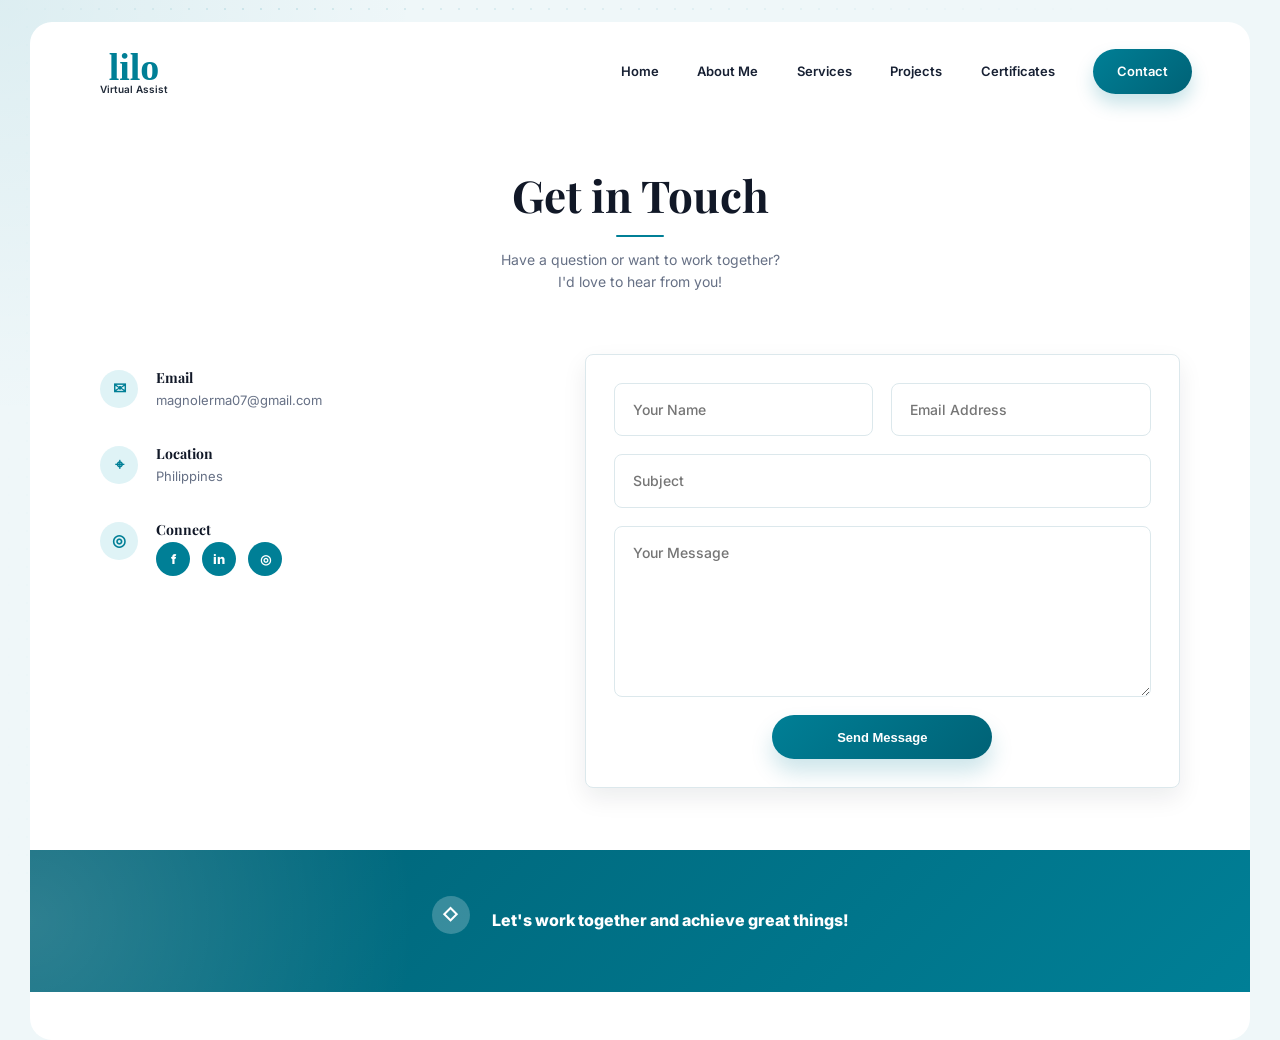
==== contact.html @ edd8dc58 "Add files via upload" ====
<!DOCTYPE html>
<html lang="en">
<head>
  <meta charset="UTF-8">
  <meta name="viewport" content="width=device-width, initial-scale=1.0">
  <title>Lilo Virtual Assist | Contact</title>
  <link rel="preconnect" href="https://fonts.googleapis.com">
  <link rel="preconnect" href="https://fonts.gstatic.com" crossorigin>
  <link href="https://fonts.googleapis.com/css2?family=Inter:wght@400;500;600;700&family=Playfair+Display:wght@600;700&display=swap" rel="stylesheet">
  <link rel="stylesheet" href="css/style.css">
</head>
<body>
  <header class="site-header">
    <nav class="navbar">
      <a href="index.html" class="logo"><span>lilo</span><small>Virtual Assist</small></a>
      <button class="nav-toggle" type="button" aria-label="Open menu" aria-expanded="false"><span></span><span></span><span></span></button>
      <ul class="nav-links">
        <li><a href="index.html">Home</a></li>
        <li><a href="about.html">About Me</a></li>
        <li><a href="services.html">Services</a></li>
        <li><a href="projects.html">Projects</a></li>
        <li><a href="certificates.html">Certificates</a></li>
        <li><a href="contact.html" class="nav-contact active">Contact</a></li>
      </ul>
    </nav>
  </header>

  <main>
    <section class="page-title section-shell">
      <h1>Get in Touch</h1>
      <p>Have a question or want to work together?<br>I'd love to hear from you!</p>
    </section>

    <section class="contact-layout section-shell">
      <div class="contact-info">
        <article><span class="icon">✉</span><div><h2>Email</h2><p>magnolerma07@gmail.com</p></div></article>
        <!-- <article><span class="icon">☏</span><div><h2>Phone</h2><p>+63 912 345 6789</p></div></article> -->
        <article><span class="icon">⌖</span><div><h2>Location</h2><p>Philippines</p></div></article>
        <article><span class="icon">◎</span><div><h2>Connect</h2><p class="socials">
          <a href="https://web.facebook.com/profile.php?id=61566629198954" aria-label="Facebook">f</a>
          <a href="https://www.linkedin.com/in/lerma-magno/" aria-label="LinkedIn">in</a>
          <a href="https://www.instagram.com/lilovirtualassist/" aria-label="Instagram">◎</a></p></div></article>
      </div>

      <form class="contact-form" action="https://formsubmit.co/ajax/magnolerma07@gmail.com" method="POST">
        <input type="hidden" name="_subject" value="New message from Lilo Virtual Assist portfolio">
        <input type="hidden" name="_template" value="table">
        <input type="hidden" name="_captcha" value="false">
        <input type="text" name="_honey" autocomplete="off" tabindex="-1" hidden>
        <div class="form-row">
          <input type="text" name="name" placeholder="Your Name" required>
          <input type="email" name="email" placeholder="Email Address" required>
        </div>
        <input type="text" name="subject" placeholder="Subject" required>
        <textarea name="message" rows="7" placeholder="Your Message" required></textarea>
        <button type="submit" class="btn btn-primary">Send Message</button>
      </form>
    </section>

    <section class="footer-band">
      <span class="icon">◇</span>
      <p>Let's work together and achieve great things!</p>
    </section>
  </main>

  <div class="contact-success-modal" id="contactSuccessModal" hidden>
    <div class="contact-success-card" role="status" aria-live="polite">
      <span class="icon">OK</span>
      <h2>Request Submitted</h2>
      <p>Thank you for reaching out. Redirecting you to the home page...</p>
    </div>
  </div>

  <script src="js/script.js"></script>
</body>
</html>
---- css/style.css ----
:root {
  --teal: #007f96;
  --teal-dark: #006276;
  --teal-soft: #dff3f6;
  --ink: #111827;
  --muted: #667085;
  --line: #dce8ec;
  --page: #eff7f9;
  --white: #ffffff;
  --shadow: 0 18px 45px rgba(0, 80, 100, 0.12);
  --soft-shadow: 0 10px 25px rgba(17, 24, 39, 0.08);
}

* {
  box-sizing: border-box;
  margin: 0;
  padding: 0;
}

html {
  scroll-behavior: smooth;
}

body {
  min-height: 100vh;
  color: var(--ink);
  font-family: "Inter", Arial, sans-serif;
  line-height: 1.6;
  background:
    radial-gradient(circle at top left, rgba(0, 127, 150, 0.08), transparent 26rem),
    var(--page);
}

body::before {
  content: "";
  position: fixed;
  inset: 0;
  z-index: -1;
  background-image: radial-gradient(rgba(0, 127, 150, 0.12) 1px, transparent 1px);
  background-size: 18px 18px;
  mask-image: linear-gradient(90deg, transparent, black 20%, transparent 88%);
}

a {
  color: inherit;
  text-decoration: none;
}

img {
  display: block;
  max-width: 100%;
}

.site-header,
main {
  width: min(1220px, calc(100% - 32px));
  margin-inline: auto;
  background: var(--white);
}

.site-header {
  margin-top: 22px;
  padding: 26px 58px 0;
  border-radius: 22px 22px 0 0;
}

main {
  min-height: calc(100vh - 120px);
  padding-bottom: 48px;
  border-radius: 0 0 22px 22px;
  overflow: hidden;
}

.navbar {
  display: flex;
  align-items: center;
  justify-content: space-between;
  gap: 32px;
}

.logo {
  display: inline-flex;
  flex-direction: column;
  align-items: center;
  width: 92px;
  color: var(--teal);
  font-family: Georgia, "Times New Roman", serif;
  font-weight: 700;
  letter-spacing: 0;
  line-height: 1;
}

.logo span {
  font-size: 38px;
}

.logo small {
  margin-top: -2px;
  color: #1f2937;
  font: 600 10px/1.1 "Inter", Arial, sans-serif;
}

.nav-links {
  display: flex;
  align-items: center;
  gap: clamp(18px, 3vw, 48px);
  list-style: none;
}

.nav-links a {
  position: relative;
  display: inline-flex;
  align-items: center;
  min-height: 34px;
  color: #172033;
  font-size: 13px;
  font-weight: 600;
}

.nav-links a::after {
  content: "";
  position: absolute;
  right: 20%;
  bottom: 0;
  left: 20%;
  height: 2px;
  border-radius: 999px;
  background: transparent;
}

.nav-links a:hover,
.nav-links a.active {
  color: var(--teal);
}

.nav-links a.active::after {
  background: var(--teal);
}

.nav-links .nav-contact {
  min-height: auto;
  padding: 12px 24px;
  color: var(--white);
  border-radius: 999px;
  background: linear-gradient(135deg, var(--teal), var(--teal-dark));
  box-shadow: 0 10px 18px rgba(0, 127, 150, 0.22);
}

.nav-links .nav-contact::after {
  display: none;
}

.nav-links .nav-contact:hover,
.nav-links .nav-contact.active {
  color: var(--white);
}

.nav-toggle {
  display: none;
  width: 42px;
  height: 42px;
  border: 1px solid var(--line);
  border-radius: 12px;
  background: var(--white);
}

.nav-toggle span {
  display: block;
  width: 18px;
  height: 2px;
  margin: 4px auto;
  border-radius: 999px;
  background: var(--teal);
}

.section-shell {
  width: min(1080px, calc(100% - 64px));
  margin-inline: auto;
}

.hero,
.about-hero {
  display: grid;
  grid-template-columns: 1.05fr 0.95fr;
  align-items: center;
  gap: 64px;
  padding: 68px 0 42px;
}

.eyebrow {
  margin-bottom: 16px;
  color: var(--teal);
  font-size: 12px;
  font-weight: 800;
  letter-spacing: 1.7px;
  text-transform: uppercase;
}

h1,
h2 {
  font-family: "Playfair Display", Georgia, serif;
  line-height: 1.18;
  letter-spacing: 0;
}

h1 {
  max-width: 620px;
  font-size: clamp(38px, 5vw, 62px);
}

h1 span {
  color: var(--teal);
}

.lead {
  max-width: 530px;
  margin: 26px 0 30px;
  color: #475467;
  font-size: 16px;
}

.action-row {
  display: flex;
  flex-wrap: wrap;
  gap: 18px;
}

.btn {
  display: inline-flex;
  align-items: center;
  justify-content: center;
  min-height: 44px;
  padding: 0 28px;
  border: 0;
  border-radius: 999px;
  cursor: pointer;
  font-weight: 800;
  font-size: 13px;
  transition: transform 0.2s ease, box-shadow 0.2s ease, background 0.2s ease;
}

.btn:hover {
  transform: translateY(-2px);
}

.btn-primary {
  color: var(--white);
  background: linear-gradient(135deg, var(--teal), var(--teal-dark));
  box-shadow: 0 13px 22px rgba(0, 127, 150, 0.2);
}

.btn-light,
.btn-white {
  color: #1f2937;
  background: var(--white);
  box-shadow: inset 0 0 0 1px var(--line), var(--soft-shadow);
}

.portrait-wrap {
  position: relative;
  justify-self: center;
  width: min(390px, 88vw);
  aspect-ratio: 1;
}

.portrait-wrap img {
  position: absolute;
  inset: 12%;
  width: 76%;
  height: 76%;
  object-fit: cover;
  border-radius: 50%;
  box-shadow: var(--shadow);
}

.hero-visual img {
  border-radius: 50% 50% 16% 50%;
}

.ring {
  position: absolute;
  inset: 3%;
  border: 3px solid transparent;
  border-top-color: var(--teal);
  border-left-color: var(--teal);
  border-radius: 50%;
  transform: rotate(18deg);
}

.ring-large {
  inset: 0;
}

.loop-shape {
  position: absolute;
  left: 0;
  bottom: 3%;
  width: 110px;
  height: 150px;
  border: 34px solid var(--teal);
  border-right-color: transparent;
  border-radius: 999px;
  transform: rotate(28deg);
}

.trust-band,
.cta-band,
.footer-band {
  color: var(--white);
  background:
    radial-gradient(circle at left, rgba(255, 255, 255, 0.18), transparent 24rem),
    linear-gradient(135deg, var(--teal-dark), var(--teal));
}

.trust-band {
  display: grid;
  grid-template-columns: repeat(4, 1fr);
  gap: 24px;
  margin-top: -4px;
  padding: 58px clamp(28px, 8vw, 90px) 42px;
  clip-path: ellipse(115% 82% at 50% 100%);
}

.trust-item {
  min-height: 112px;
  padding-inline: 10px;
  border-right: 1px solid rgba(255, 255, 255, 0.14);
}

.trust-item:last-child {
  border-right: 0;
}

.icon {
  display: inline-grid;
  place-items: center;
  width: 38px;
  height: 38px;
  margin-bottom: 12px;
  color: var(--teal);
  border-radius: 50%;
  background: var(--teal-soft);
  font-weight: 800;
}

.trust-item .icon,
.cta-band .icon,
.footer-band .icon {
  color: var(--white);
  background: rgba(255, 255, 255, 0.22);
}

.trust-item strong {
  display: block;
  margin-bottom: 4px;
  font-size: 14px;
}

.trust-item p {
  max-width: 190px;
  color: rgba(255, 255, 255, 0.86);
  font-size: 13px;
}

.services-preview {
  padding-top: 38px;
}

.section-heading,
.page-title {
  text-align: center;
}

.section-heading h2,
.page-title h1 {
  position: relative;
  display: inline-block;
  font-size: clamp(30px, 4vw, 44px);
}

.section-heading h2::after,
.page-title h1::after {
  content: "";
  position: absolute;
  left: 50%;
  bottom: -16px;
  width: 48px;
  height: 2px;
  border-radius: 999px;
  background: var(--teal);
  transform: translateX(-50%);
}

.page-title {
  padding-top: 74px;
}

.page-title p,
.section-heading p {
  max-width: 520px;
  margin: 28px auto 0;
  color: var(--muted);
  font-size: 14px;
}

.mini-services {
  display: grid;
  grid-template-columns: repeat(6, 1fr);
  gap: 14px;
  margin-top: 56px;
}

.mini-card,
.service-card,
.project-card,
.cert-card,
.contact-form {
  border: 1px solid var(--line);
  background: var(--white);
  box-shadow: var(--soft-shadow);
}

.mini-card {
  display: flex;
  align-items: center;
  gap: 10px;
  min-height: 88px;
  padding: 16px;
  border-radius: 10px;
  color: #1f2937;
  font-size: 13px;
  font-weight: 800;
}

.mini-card span {
  display: inline-grid;
  place-items: center;
  flex: 0 0 34px;
  width: 34px;
  height: 34px;
  color: var(--teal);
  border-radius: 50%;
  background: var(--teal-soft);
}

.about-hero {
  grid-template-columns: 0.95fr 1.05fr;
  padding-bottom: 50px;
}

.about-copy h1 {
  font-size: clamp(34px, 4vw, 48px);
}

.about-copy p:not(.eyebrow) {
  max-width: 560px;
  margin: 22px 0;
  color: #475467;
}

.stats {
  display: grid;
  grid-template-columns: repeat(4, 1fr);
  gap: 22px;
  margin-top: 18px;
  padding: 26px 32px;
  border-radius: 14px;
  background: #f3f9fb;
}

.stats div {
  text-align: center;
}

.stats strong {
  display: block;
  color: var(--teal);
  font-size: 34px;
  line-height: 1;
}

.stats span {
  color: #475467;
  font-size: 13px;
}

.approach {
  padding-top: 42px;
}

.approach-grid {
  display: grid;
  grid-template-columns: repeat(3, 1fr);
  gap: 70px;
  margin-top: 54px;
}

.approach-grid article {
  display: grid;
  grid-template-columns: auto 1fr;
  column-gap: 16px;
  align-items: start;
}

.approach-grid .icon {
  grid-row: span 2;
}

.approach-grid h3,
.contact-info h2 {
  margin-bottom: 4px;
  font-size: 14px;
}

.approach-grid p,
.contact-info p {
  color: var(--muted);
  font-size: 13px;
}

.service-grid,
.projects-grid,
.cert-grid {
  display: grid;
  gap: 20px;
  margin-top: 58px;
}

.service-grid {
  grid-template-columns: repeat(3, 1fr);
}

.service-card {
  min-height: 180px;
  padding: 28px;
  border-radius: 8px;
}

.service-card h2,
.project-card h2,
.cert-card h2 {
  margin-bottom: 12px;
  color: var(--teal-dark);
  font: 800 15px/1.3 "Inter", Arial, sans-serif;
}

.service-card p,
.cert-card p {
  color: #475467;
  font-size: 14px;
}

.cta-band {
  display: flex;
  align-items: center;
  justify-content: space-between;
  gap: 24px;
  margin-top: 60px;
  padding: 44px clamp(32px, 8vw, 80px);
}

.cta-band > div {
  display: flex;
  align-items: center;
  gap: 22px;
}

.cta-band h2 {
  font: 800 22px/1.2 "Inter", Arial, sans-serif;
}

.cta-band p {
  margin-top: 6px;
  color: rgba(255, 255, 255, 0.88);
}

.project-filter {
  display: grid;
  grid-template-columns: 0.5fr repeat(4, 1fr);
  gap: 18px;
  margin-top: 62px;
  align-items: center;
}

.filter-btn {
  min-height: 42px;
  border: 0;
  border-radius: 999px;
  color: #475467;
  background: transparent;
  cursor: pointer;
  font-weight: 700;
}

.filter-btn.active {
  color: var(--white);
  background: var(--teal);
}

.projects-grid {
  grid-template-columns: repeat(3, 1fr);
}

.project-card {
  overflow: hidden;
  border-radius: 8px;
}

.project-card[hidden] {
  display: none;
}

.project-card > img {
  width: 100%;
  height: 190px;
  object-fit: cover;
}

.project-card > div:not(.carousel) {
  padding: 18px;
}

.project-card p {
  margin-bottom: 14px;
  color: #475467;
  font-size: 13px;
}

.project-card span,
.cert-card span {
  display: inline-flex;
  padding: 7px 10px;
  color: var(--teal);
  border-radius: 4px;
  background: #eef9fb;
  font-size: 12px;
  font-weight: 800;
}

.project-carousel {
  display: flex;
  flex-direction: column;
}

.carousel {
  position: relative;
  display: grid;
  place-items: center;
  height: 230px;
  overflow: hidden;
  border-bottom: 1px solid var(--line);
  background: #f7fbfc;
}

.carousel-slide {
  display: none;
  width: 100%;
  height: 100%;
  object-fit: contain;
  padding: 10px;
  cursor: zoom-in;
}

.carousel-slide.active {
  display: block;
}

.carousel-btn {
  position: absolute;
  top: 50%;
  display: inline-grid;
  place-items: center;
  width: 34px;
  height: 34px;
  border: 0;
  border-radius: 50%;
  color: var(--white);
  background: rgba(0, 98, 118, 0.82);
  cursor: pointer;
  font-size: 24px;
  line-height: 1;
  transform: translateY(-50%);
}

.carousel-btn:hover {
  background: var(--teal);
}

.carousel-btn.prev {
  left: 12px;
}

.carousel-btn.next {
  right: 12px;
}

.project-card-body {
  flex: 1;
}

.center-action {
  margin-top: 44px;
  text-align: center;
}

.cert-grid {
  grid-template-columns: repeat(3, 1fr);
}

.cert-card {
  display: flex;
  flex-direction: column;
  padding: 16px;
  border-radius: 6px;
}

.cert-image {
  display: block;
  height: 180px;
  margin-bottom: 18px;
  overflow: hidden;
  border: 1px solid var(--line);
  border-radius: 4px;
  background: #f7fbfc;
  box-shadow: inset 0 0 0 1px rgba(17, 24, 39, 0.04);
}

.cert-image img {
  width: 100%;
  height: 100%;
  object-fit: contain;
  padding: 8px;
  transition: transform 0.2s ease;
}

.cert-image:hover img {
  transform: scale(1.03);
}

.certificate-modal {
  position: fixed;
  inset: 0;
  z-index: 100;
  display: grid;
  place-items: center;
  padding: 28px;
  background: rgba(17, 24, 39, 0.72);
}

.certificate-modal[hidden] {
  display: none;
}

.certificate-modal-content {
  position: relative;
  width: min(920px, 100%);
  max-height: min(86vh, 960px);
  padding: 18px;
  border-radius: 8px;
  background: var(--white);
  box-shadow: 0 24px 70px rgba(17, 24, 39, 0.32);
}

.certificate-modal-content img {
  width: 100%;
  max-height: calc(86vh - 36px);
  object-fit: contain;
}

.project-modal-content {
  display: grid;
  place-items: center;
}

.modal-carousel-btn {
  position: absolute;
  top: 50%;
  z-index: 1;
  display: inline-grid;
  place-items: center;
  width: 42px;
  height: 42px;
  border: 0;
  border-radius: 50%;
  color: var(--white);
  background: rgba(0, 98, 118, 0.86);
  cursor: pointer;
  font-size: 30px;
  line-height: 1;
  transform: translateY(-50%);
}

.modal-carousel-btn:hover {
  background: var(--teal);
}

.modal-carousel-btn:disabled {
  display: none;
}

.modal-prev {
  left: 18px;
}

.modal-next {
  right: 18px;
}

.certificate-modal-close {
  position: absolute;
  top: 10px;
  right: 10px;
  z-index: 1;
  display: inline-grid;
  place-items: center;
  width: 36px;
  height: 36px;
  border: 0;
  border-radius: 50%;
  color: var(--white);
  background: var(--teal-dark);
  cursor: pointer;
  font-size: 18px;
  font-weight: 800;
  line-height: 1;
}

.certificate-modal-close:hover {
  background: var(--teal);
}

.cert-image.gold {
  border-color: #c99635;
  background: #fffaf0;
}

.cert-image.blue {
  border-color: #5b9ec4;
  background: #f2f9ff;
}

.cert-image.cream {
  border-color: #efdfbd;
  background: #fffdf7;
}

.cert-image.teal {
  border-color: #7cc8cf;
  background: #f0fbfc;
}

.learning-note {
  display: flex;
  align-items: center;
  gap: 22px;
  margin-top: 70px;
  padding: 32px 70px;
  border-radius: 10px;
  background: #eaf7fa;
}

.learning-note h2 {
  margin-bottom: 6px;
  color: var(--teal-dark);
  font: 800 18px/1.3 "Inter", Arial, sans-serif;
}

.learning-note p {
  color: #475467;
}

.contact-layout {
  display: grid;
  grid-template-columns: 0.9fr 1.25fr;
  gap: 56px;
  align-items: start;
  margin-top: 60px;
}

.contact-info {
  display: grid;
  gap: 26px;
  padding-top: 16px;
}

.contact-info article {
  display: grid;
  grid-template-columns: auto 1fr;
  gap: 18px;
}

.socials {
  display: flex;
  gap: 12px;
}

.socials a {
  display: inline-grid;
  place-items: center;
  width: 34px;
  height: 34px;
  color: var(--white);
  border-radius: 50%;
  background: var(--teal);
  font-weight: 800;
}

.contact-form {
  display: grid;
  gap: 18px;
  padding: 28px;
  border-radius: 8px;
}

.form-row {
  display: grid;
  grid-template-columns: 1fr 1fr;
  gap: 18px;
}

input,
textarea {
  width: 100%;
  border: 1px solid var(--line);
  border-radius: 8px;
  padding: 16px 18px;
  color: var(--ink);
  font: 500 14px/1.4 "Inter", Arial, sans-serif;
  outline: none;
}

textarea {
  resize: vertical;
}

input:focus,
textarea:focus {
  border-color: var(--teal);
  box-shadow: 0 0 0 4px rgba(0, 127, 150, 0.1);
}

.contact-form .btn {
  justify-self: center;
  min-width: 220px;
}

.contact-form .btn:disabled {
  cursor: wait;
  opacity: 0.72;
  transform: none;
}

.contact-success-modal {
  position: fixed;
  inset: 0;
  z-index: 110;
  display: grid;
  place-items: center;
  padding: 24px;
  background: rgba(17, 24, 39, 0.68);
}

.contact-success-modal[hidden] {
  display: none;
}

.contact-success-card {
  width: min(420px, 100%);
  padding: 34px 28px;
  border-radius: 10px;
  background: var(--white);
  box-shadow: 0 24px 70px rgba(17, 24, 39, 0.28);
  text-align: center;
}

.contact-success-card .icon {
  margin-bottom: 18px;
  color: var(--white);
  background: var(--teal);
}

.contact-success-card h2 {
  margin-bottom: 10px;
  color: var(--teal-dark);
  font: 800 22px/1.25 "Inter", Arial, sans-serif;
}

.contact-success-card p {
  color: #475467;
  font-size: 14px;
}

.footer-band {
  display: flex;
  align-items: center;
  justify-content: center;
  gap: 22px;
  margin-top: 62px;
  padding: 46px 24px;
  font-weight: 800;
}

@media (max-width: 980px) {
  .site-header {
    padding: 20px 24px 0;
  }

  .nav-toggle {
    display: block;
  }

  .nav-links {
    position: absolute;
    top: 96px;
    right: 32px;
    z-index: 10;
    display: none;
    width: min(320px, calc(100% - 64px));
    padding: 20px;
    border: 1px solid var(--line);
    border-radius: 14px;
    background: var(--white);
    box-shadow: var(--shadow);
  }

  .nav-links.open {
    display: grid;
    gap: 10px;
  }

  .hero,
  .about-hero,
  .contact-layout {
    grid-template-columns: 1fr;
  }

  .about-hero .about-visual {
    order: 2;
  }

  .trust-band,
  .stats,
  .service-grid,
  .projects-grid,
  .cert-grid,
  .approach-grid {
    grid-template-columns: repeat(2, 1fr);
  }

  .mini-services {
    grid-template-columns: repeat(3, 1fr);
  }

  .project-filter {
    grid-template-columns: repeat(3, 1fr);
  }
}

@media (max-width: 680px) {
  .site-header,
  main {
    width: calc(100% - 18px);
  }

  .section-shell {
    width: calc(100% - 32px);
  }

  .hero,
  .about-hero,
  .page-title {
    padding-top: 44px;
  }

  h1 {
    font-size: 38px;
  }

  .trust-band,
  .stats,
  .service-grid,
  .projects-grid,
  .cert-grid,
  .approach-grid,
  .mini-services,
  .project-filter,
  .form-row {
    grid-template-columns: 1fr;
  }

  .trust-band {
    clip-path: none;
    padding-top: 36px;
  }

  .trust-item {
    border-right: 0;
    border-bottom: 1px solid rgba(255, 255, 255, 0.14);
  }

  .trust-item:last-child {
    border-bottom: 0;
  }

  .cta-band,
  .learning-note,
  .footer-band {
    flex-direction: column;
    align-items: flex-start;
    text-align: left;
  }

  .contact-form .btn {
    width: 100%;
  }
}

/* =========================================================
   SKILLS SECTION - SENIOR FRONT-END DEVELOPER DESIGN
   Premium container card with modern progress bars
   ========================================================= */

.skills-section {
  position: relative;
  padding: 110px 0;
  overflow: hidden;
}

/* Decorative background shapes */
.skills-section::before,
.skills-section::after {
  content: "";
  position: absolute;
  border-radius: 50%;
  filter: blur(90px);
  z-index: 0;
  pointer-events: none;
}

.skills-section::before {
  top: 60px;
  left: -100px;
  width: 280px;
  height: 280px;
  background: rgba(0, 127, 150, 0.08);
}

.skills-section::after {
  right: -80px;
  bottom: 40px;
  width: 240px;
  height: 240px;
  background: rgba(0, 127, 150, 0.06);
}

/* Main premium card */
.skills-layout {
  position: relative;
  z-index: 1;
  display: grid;
  grid-template-columns: 0.95fr 1.05fr;
  gap: 72px;
  align-items: center;
  padding: 72px;
  border: 1px solid rgba(0, 127, 150, 0.08);
  border-radius: 36px;
  background:
    linear-gradient(135deg, rgba(255, 255, 255, 0.98), rgba(247, 252, 253, 0.96));
  box-shadow:
    0 30px 80px rgba(0, 80, 100, 0.08),
    0 12px 32px rgba(17, 24, 39, 0.05);
  backdrop-filter: blur(8px);
}

/* ==========================================
   LEFT SIDE CONTENT
   ========================================== */
.skills-intro {
  position: relative;
}

.skills-intro .eyebrow {
  margin-bottom: 16px;
}

.skills-intro h2 {
  margin-bottom: 24px;
  color: var(--ink);
  font-size: clamp(38px, 4vw, 54px);
  line-height: 1.15;
}

.skills-intro p {
  max-width: 470px;
  color: var(--muted);
  font-size: 15px;
  line-height: 1.9;
}

/* Optional stat badges */
.skills-intro::after {
  /* content: "5+ Years Experience"; */
  display: inline-flex;
  align-items: center;
  margin-top: 28px;
  padding: 12px 20px;
  border: 1px solid rgba(0, 127, 150, 0.12);
  border-radius: 999px;
  color: var(--teal);
  background: rgba(0, 127, 150, 0.05);
  font-size: 12px;
  font-weight: 800;
  letter-spacing: 0.08em;
  text-transform: uppercase;
}

/* ==========================================
   RIGHT PANEL
   ========================================== */
.skills-panel {
  position: relative;
  padding: 42px 38px;
  border: 1px solid rgba(0, 127, 150, 0.08);
  border-radius: 28px;
  background: var(--white);
  box-shadow:
    inset 0 1px 0 rgba(255, 255, 255, 0.9),
    0 20px 45px rgba(0, 80, 100, 0.06);
}

/* Light accent strip */
.skills-panel::before {
  content: "";
  position: absolute;
  top: 0;
  left: 32px;
  right: 32px;
  height: 4px;
  border-radius: 999px;
  background: linear-gradient(
    90deg,
    var(--teal),
    #4bbfd2,
    #8bd8e3
  );
}

/* ==========================================
   SKILL ITEM
   ========================================== */
.skill {
  margin-bottom: 30px;
}

.skill:last-child {
  margin-bottom: 0;
}

/* Header */
.skill-header {
  display: flex;
  align-items: center;
  justify-content: space-between;
  gap: 16px;
  margin-bottom: 12px;
}

.skill-header h4 {
  margin: 0;
  color: #0f172a;
  font: 700 16px/1.3 "Inter", Arial, sans-serif;
  letter-spacing: 0.01em;
}

/* Percentage badge */
.skill-percent {
  display: inline-flex;
  align-items: center;
  justify-content: center;
  min-width: 52px;
  height: 28px;
  padding: 0 10px;
  border-radius: 999px;
  color: var(--teal);
  background: rgba(0, 127, 150, 0.08);
  font-size: 12px;
  font-weight: 800;
}

/* ==========================================
   PROGRESS BAR
   ========================================== */
.skill-bar {
  position: relative;
  width: 100%;
  height: 10px;
  border-radius: 999px;
  background: #e7edf0;
  overflow: visible;
}

/* Animated fill */
.skill-progress {
  position: relative;
  display: block;
  height: 100%;
  border-radius: inherit;
  background: linear-gradient(
    90deg,
    var(--teal),
    #37b8ca,
    #6fd5e2
  );
  box-shadow:
    0 2px 8px rgba(0, 127, 150, 0.18),
    0 0 12px rgba(55, 184, 202, 0.12);
  animation: skillLoad 1.2s ease both;
}

/* Marker dot */
.skill-dot {
  position: absolute;
  top: 50%;
  right: -11px;
  width: 22px;
  height: 22px;
  border: 4px solid #37b8ca;
  border-radius: 50%;
  background: var(--white);
  box-shadow:
    0 0 0 4px rgba(55, 184, 202, 0.10),
    0 6px 14px rgba(0, 127, 150, 0.18);
  transform: translateY(-50%);
  transition: transform 0.25s ease, box-shadow 0.25s ease;
}

/* Hover effect */
.skill:hover .skill-dot {
  transform: translateY(-50%) scale(1.08);
  box-shadow:
    0 0 0 6px rgba(55, 184, 202, 0.12),
    0 10px 20px rgba(0, 127, 150, 0.22);
}

.skill:hover .skill-progress {
  filter: brightness(1.03);
}

/* Progress animation */
@keyframes skillLoad {
  from {
    width: 0 !important;
  }
}

/* ==========================================
   RESPONSIVE
   ========================================== */
@media (max-width: 980px) {
  .skills-layout {
    grid-template-columns: 1fr;
    gap: 44px;
    padding: 50px 40px;
  }

  .skills-intro p {
    max-width: 100%;
  }

  .skills-panel {
    padding: 34px 28px;
  }
}

@media (max-width: 680px) {
  .skills-section {
    padding: 80px 0;
  }

  .skills-layout {
    gap: 34px;
    padding: 34px 22px;
    border-radius: 24px;
  }

  .skills-intro h2 {
    font-size: clamp(30px, 8vw, 40px);
  }

  .skills-panel {
    padding: 26px 20px;
    border-radius: 20px;
  }

  .skill {
    margin-bottom: 24px;
  }

  .skill-header h4 {
    font-size: 15px;
  }

  .skill-percent {
    min-width: 46px;
    height: 26px;
    font-size: 11px;
  }

  .skill-dot {
    width: 18px;
    height: 18px;
    right: -9px;
    border-width: 3px;
  }
}
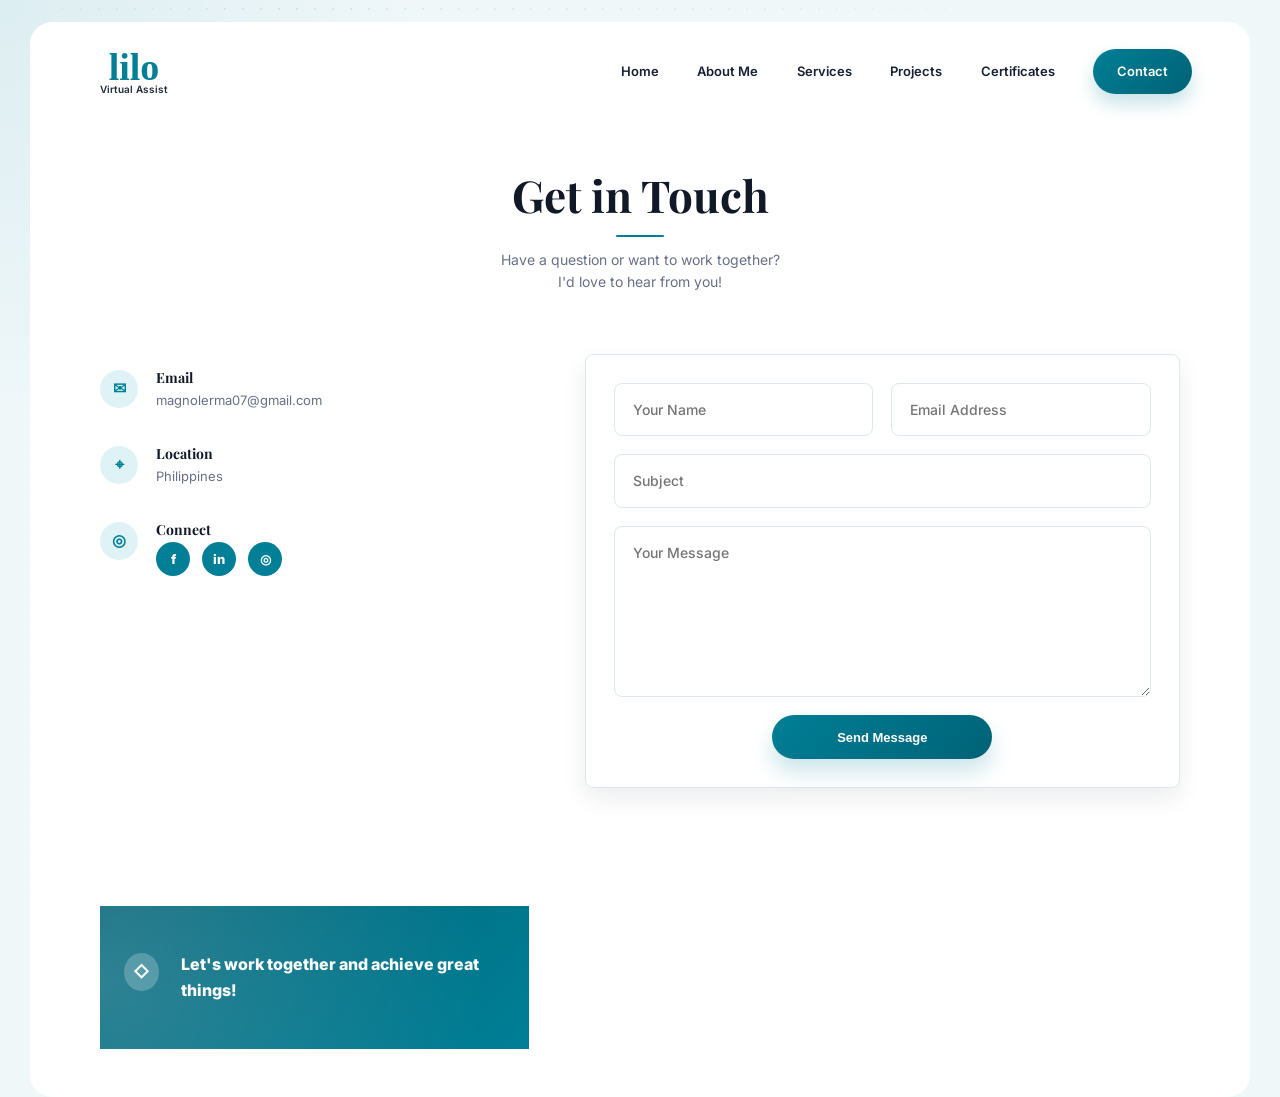
==== commit 1770fa73: "Update contact.html" ====
--- a/contact.html
+++ b/contact.html
@@ -41,21 +41,19 @@
           <a href="https://www.linkedin.com/in/lerma-magno/" aria-label="LinkedIn">in</a>
           <a href="https://www.instagram.com/lilovirtualassist/" aria-label="Instagram">◎</a></p></div></article>
       </div>
+<form class="contact-form" name="contact" method="POST" data-netlify="true">
+  <input type="hidden" name="form-name" value="contact">
 
-      <form class="contact-form" action="https://formsubmit.co/ajax/magnolerma07@gmail.com" method="POST">
-        <input type="hidden" name="_subject" value="New message from Lilo Virtual Assist portfolio">
-        <input type="hidden" name="_template" value="table">
-        <input type="hidden" name="_captcha" value="false">
-        <input type="text" name="_honey" autocomplete="off" tabindex="-1" hidden>
-        <div class="form-row">
-          <input type="text" name="name" placeholder="Your Name" required>
-          <input type="email" name="email" placeholder="Email Address" required>
-        </div>
-        <input type="text" name="subject" placeholder="Subject" required>
-        <textarea name="message" rows="7" placeholder="Your Message" required></textarea>
-        <button type="submit" class="btn btn-primary">Send Message</button>
-      </form>
-    </section>
+  <div class="form-row">
+    <input type="text" name="name" placeholder="Your Name" required>
+    <input type="email" name="email" placeholder="Email Address" required>
+  </div>
+
+  <input type="text" name="subject" placeholder="Subject" required>
+  <textarea name="message" rows="7" placeholder="Your Message" required></textarea>
+
+  <button type="submit" class="btn btn-primary">Send Message</button>
+</form>
 
     <section class="footer-band">
       <span class="icon">◇</span>
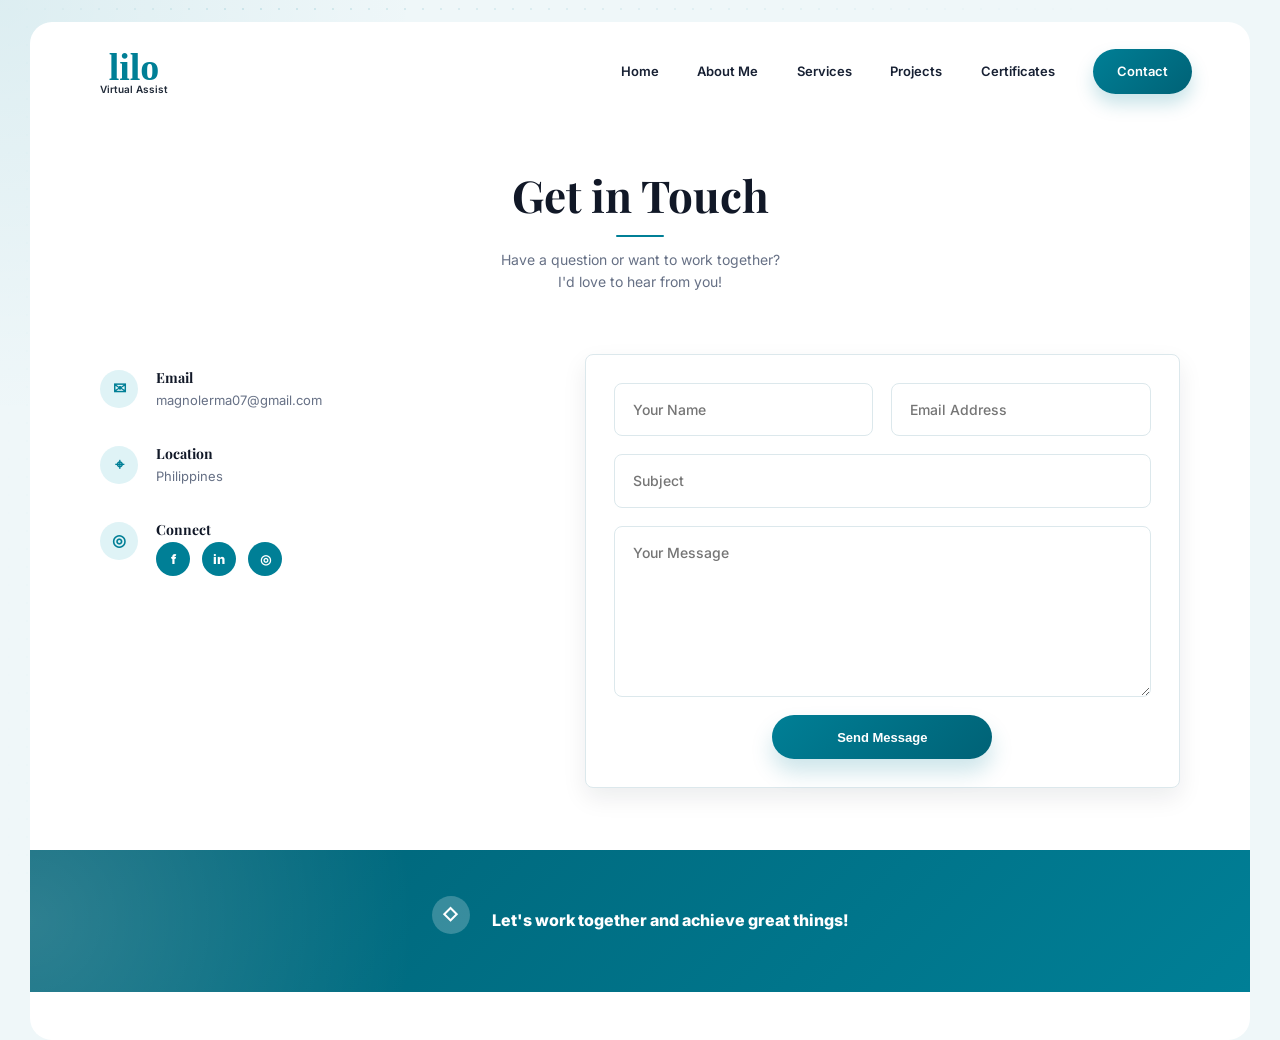
==== commit f1265941: "Update contact.html" ====
--- a/contact.html
+++ b/contact.html
@@ -4,16 +4,32 @@
   <meta charset="UTF-8">
   <meta name="viewport" content="width=device-width, initial-scale=1.0">
   <title>Lilo Virtual Assist | Contact</title>
+
   <link rel="preconnect" href="https://fonts.googleapis.com">
   <link rel="preconnect" href="https://fonts.gstatic.com" crossorigin>
   <link href="https://fonts.googleapis.com/css2?family=Inter:wght@400;500;600;700&family=Playfair+Display:wght@600;700&display=swap" rel="stylesheet">
+
   <link rel="stylesheet" href="css/style.css">
 </head>
 <body>
+  <!-- Header -->
   <header class="site-header">
     <nav class="navbar">
-      <a href="index.html" class="logo"><span>lilo</span><small>Virtual Assist</small></a>
-      <button class="nav-toggle" type="button" aria-label="Open menu" aria-expanded="false"><span></span><span></span><span></span></button>
+      <a href="index.html" class="logo">
+        <span>lilo</span>
+        <small>Virtual Assist</small>
+      </a>
+
+      <button
+        class="nav-toggle"
+        type="button"
+        aria-label="Open menu"
+        aria-expanded="false">
+        <span></span>
+        <span></span>
+        <span></span>
+      </button>
+
       <ul class="nav-links">
         <li><a href="index.html">Home</a></li>
         <li><a href="about.html">About Me</a></li>
@@ -25,42 +41,121 @@
     </nav>
   </header>
 
+  <!-- Main Content -->
   <main>
+    <!-- Page Title -->
     <section class="page-title section-shell">
       <h1>Get in Touch</h1>
-      <p>Have a question or want to work together?<br>I'd love to hear from you!</p>
+      <p>
+        Have a question or want to work together?<br>
+        I'd love to hear from you!
+      </p>
     </section>
 
+    <!-- Contact Section -->
     <section class="contact-layout section-shell">
+      <!-- Contact Info -->
       <div class="contact-info">
-        <article><span class="icon">✉</span><div><h2>Email</h2><p>magnolerma07@gmail.com</p></div></article>
-        <!-- <article><span class="icon">☏</span><div><h2>Phone</h2><p>+63 912 345 6789</p></div></article> -->
-        <article><span class="icon">⌖</span><div><h2>Location</h2><p>Philippines</p></div></article>
-        <article><span class="icon">◎</span><div><h2>Connect</h2><p class="socials">
-          <a href="https://web.facebook.com/profile.php?id=61566629198954" aria-label="Facebook">f</a>
-          <a href="https://www.linkedin.com/in/lerma-magno/" aria-label="LinkedIn">in</a>
-          <a href="https://www.instagram.com/lilovirtualassist/" aria-label="Instagram">◎</a></p></div></article>
+        <article>
+          <span class="icon">✉</span>
+          <div>
+            <h2>Email</h2>
+            <p>magnolerma07@gmail.com</p>
+          </div>
+        </article>
+
+        <article>
+          <span class="icon">⌖</span>
+          <div>
+            <h2>Location</h2>
+            <p>Philippines</p>
+          </div>
+        </article>
+
+        <article>
+          <span class="icon">◎</span>
+          <div>
+            <h2>Connect</h2>
+            <p class="socials">
+              <a href="https://web.facebook.com/profile.php?id=61566629198954"
+                 target="_blank"
+                 rel="noopener noreferrer"
+                 aria-label="Facebook">f</a>
+
+              <a href="https://www.linkedin.com/in/lerma-magno/"
+                 target="_blank"
+                 rel="noopener noreferrer"
+                 aria-label="LinkedIn">in</a>
+
+              <a href="https://www.instagram.com/lilovirtualassist/"
+                 target="_blank"
+                 rel="noopener noreferrer"
+                 aria-label="Instagram">◎</a>
+            </p>
+          </div>
+        </article>
       </div>
-<form class="contact-form" name="contact" method="POST" data-netlify="true">
-  <input type="hidden" name="form-name" value="contact">
 
-  <div class="form-row">
-    <input type="text" name="name" placeholder="Your Name" required>
-    <input type="email" name="email" placeholder="Email Address" required>
-  </div>
+      <!-- Netlify Contact Form -->
+      <form
+        class="contact-form"
+        name="contact"
+        method="POST"
+        data-netlify="true"
+        netlify-honeypot="bot-field"
+        action="/thank-you.html">
 
-  <input type="text" name="subject" placeholder="Subject" required>
-  <textarea name="message" rows="7" placeholder="Your Message" required></textarea>
+        <!-- Required hidden input for Netlify -->
+        <input type="hidden" name="form-name" value="contact">
 
-  <button type="submit" class="btn btn-primary">Send Message</button>
-</form>
+        <!-- Anti-spam field -->
+        <p hidden>
+          <label>
+            Don’t fill this out:
+            <input name="bot-field">
+          </label>
+        </p>
 
+        <div class="form-row">
+          <input
+            type="text"
+            name="name"
+            placeholder="Your Name"
+            required>
+
+          <input
+            type="email"
+            name="email"
+            placeholder="Email Address"
+            required>
+        </div>
+
+        <input
+          type="text"
+          name="subject"
+          placeholder="Subject"
+          required>
+
+        <textarea
+          name="message"
+          rows="7"
+          placeholder="Your Message"
+          required></textarea>
+
+        <button type="submit" class="btn btn-primary">
+          Send Message
+        </button>
+      </form>
+    </section>
+
+    <!-- Footer Band -->
     <section class="footer-band">
       <span class="icon">◇</span>
       <p>Let's work together and achieve great things!</p>
     </section>
   </main>
 
+  <!-- Success Modal (optional if used by your JS) -->
   <div class="contact-success-modal" id="contactSuccessModal" hidden>
     <div class="contact-success-card" role="status" aria-live="polite">
       <span class="icon">OK</span>
